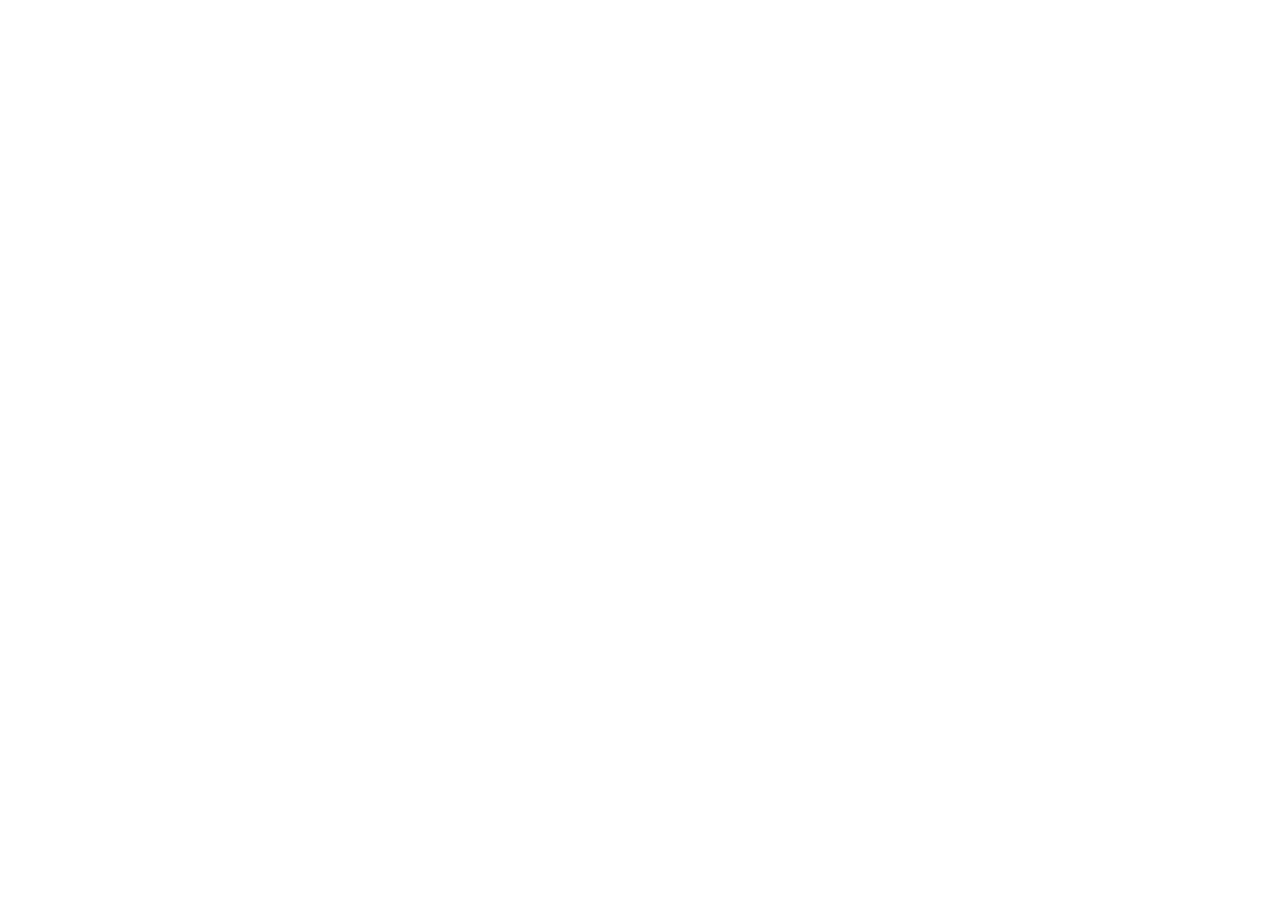
==== index.html @ 939c7cf0 "Updates" ====
<!doctype html>
<html lang="en">
  <head>
    <meta charset="UTF-8" />
    <!-- <link rel="icon" type="image/svg+xml" href="/vite.svg" /> -->
    <link rel="icon" type="image/png" href="AP-Helper-Logo.png" />
    <meta name="viewport" content="width=device-width, initial-scale=1.0" />
    <title>AP Helper - AI-Powered Essay Evaluation for AP Success</title>
    <meta name="description" content="Ace your AP essays with AI-powered evaluation and feedback. Get instant, rubric-based grading for IWA, IRR, and other AP exam essays." />
    <script type="module" crossorigin src="/ap-helper/assets/index-DkHaEWIA.js"></script>
    <link rel="stylesheet" crossorigin href="/ap-helper/assets/index-C3eG2dj7.css">
  </head>
  <body>
    <div id="root"></div>
  </body>
</html>
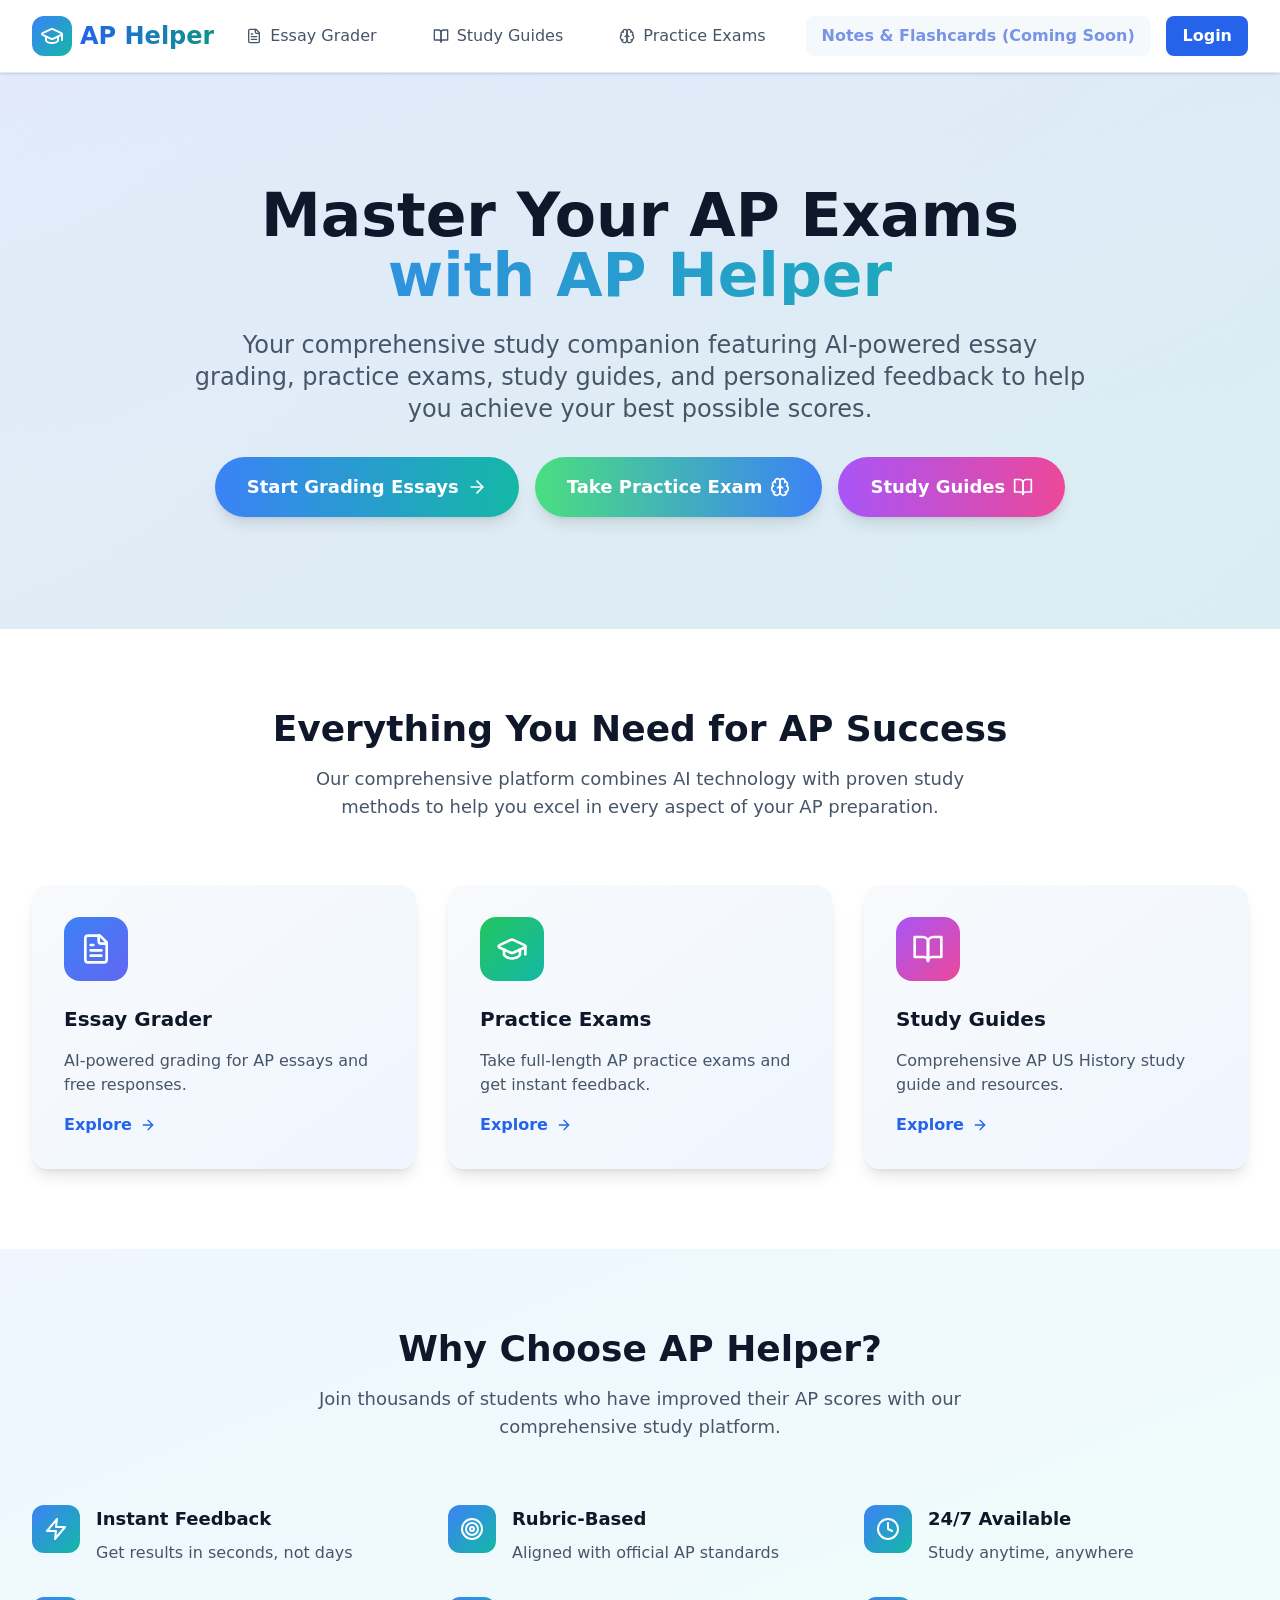
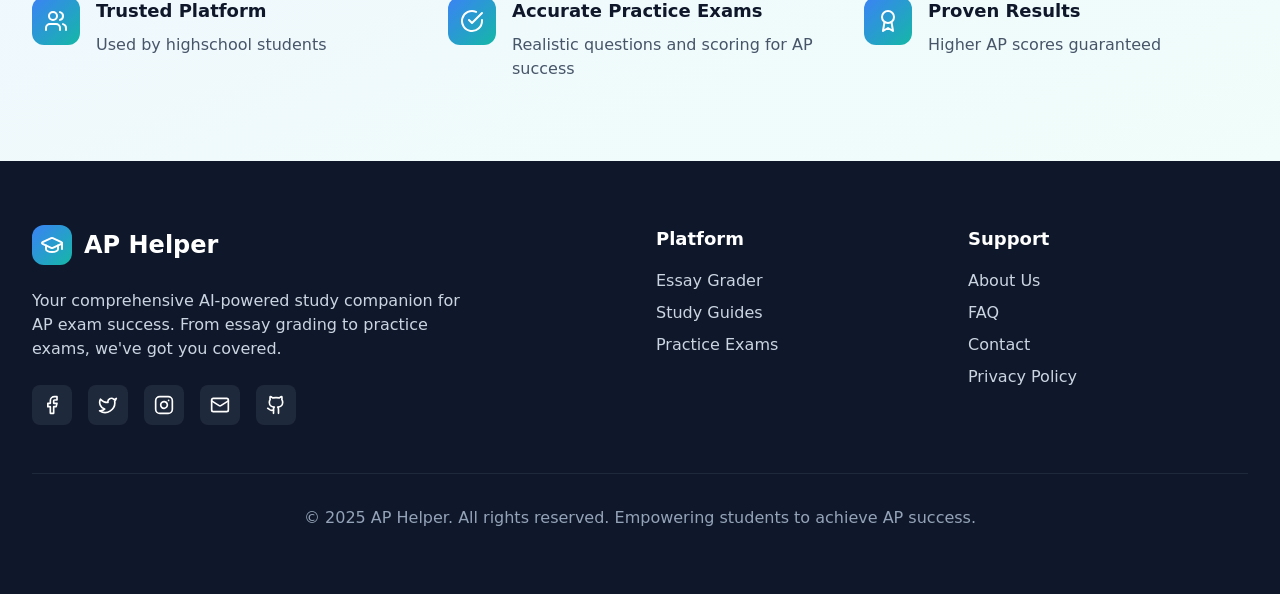
==== commit 2042041b: "Updates" ====
--- a/index.html
+++ b/index.html
@@ -7,8 +7,9 @@
     <meta name="viewport" content="width=device-width, initial-scale=1.0" />
     <title>AP Helper - AI-Powered Essay Evaluation for AP Success</title>
     <meta name="description" content="Ace your AP essays with AI-powered evaluation and feedback. Get instant, rubric-based grading for IWA, IRR, and other AP exam essays." />
-    <script type="module" crossorigin src="/ap-helper/assets/index-DkHaEWIA.js"></script>
-    <link rel="stylesheet" crossorigin href="/ap-helper/assets/index-C3eG2dj7.css">
+    <script src="https://www.google.com/recaptcha/enterprise.js?render=6LfZNHArAAAAAHhZPw3TlzfM786B3gFl3NtCBp0h"></script>
+    <script type="module" crossorigin src="/assets/index-1HapCdhj.js"></script>
+    <link rel="stylesheet" crossorigin href="/assets/index-ozCbFS-q.css">
   </head>
   <body>
     <div id="root"></div>
--- a/assets/index-ozCbFS-q.css
+++ b/assets/index-ozCbFS-q.css
@@ -0,0 +1 @@
+*,:before,:after{--tw-border-spacing-x: 0;--tw-border-spacing-y: 0;--tw-translate-x: 0;--tw-translate-y: 0;--tw-rotate: 0;--tw-skew-x: 0;--tw-skew-y: 0;--tw-scale-x: 1;--tw-scale-y: 1;--tw-pan-x: ;--tw-pan-y: ;--tw-pinch-zoom: ;--tw-scroll-snap-strictness: proximity;--tw-gradient-from-position: ;--tw-gradient-via-position: ;--tw-gradient-to-position: ;--tw-ordinal: ;--tw-slashed-zero: ;--tw-numeric-figure: ;--tw-numeric-spacing: ;--tw-numeric-fraction: ;--tw-ring-inset: ;--tw-ring-offset-width: 0px;--tw-ring-offset-color: #fff;--tw-ring-color: rgb(59 130 246 / .5);--tw-ring-offset-shadow: 0 0 #0000;--tw-ring-shadow: 0 0 #0000;--tw-shadow: 0 0 #0000;--tw-shadow-colored: 0 0 #0000;--tw-blur: ;--tw-brightness: ;--tw-contrast: ;--tw-grayscale: ;--tw-hue-rotate: ;--tw-invert: ;--tw-saturate: ;--tw-sepia: ;--tw-drop-shadow: ;--tw-backdrop-blur: ;--tw-backdrop-brightness: ;--tw-backdrop-contrast: ;--tw-backdrop-grayscale: ;--tw-backdrop-hue-rotate: ;--tw-backdrop-invert: ;--tw-backdrop-opacity: ;--tw-backdrop-saturate: ;--tw-backdrop-sepia: ;--tw-contain-size: ;--tw-contain-layout: ;--tw-contain-paint: ;--tw-contain-style: }::backdrop{--tw-border-spacing-x: 0;--tw-border-spacing-y: 0;--tw-translate-x: 0;--tw-translate-y: 0;--tw-rotate: 0;--tw-skew-x: 0;--tw-skew-y: 0;--tw-scale-x: 1;--tw-scale-y: 1;--tw-pan-x: ;--tw-pan-y: ;--tw-pinch-zoom: ;--tw-scroll-snap-strictness: proximity;--tw-gradient-from-position: ;--tw-gradient-via-position: ;--tw-gradient-to-position: ;--tw-ordinal: ;--tw-slashed-zero: ;--tw-numeric-figure: ;--tw-numeric-spacing: ;--tw-numeric-fraction: ;--tw-ring-inset: ;--tw-ring-offset-width: 0px;--tw-ring-offset-color: #fff;--tw-ring-color: rgb(59 130 246 / .5);--tw-ring-offset-shadow: 0 0 #0000;--tw-ring-shadow: 0 0 #0000;--tw-shadow: 0 0 #0000;--tw-shadow-colored: 0 0 #0000;--tw-blur: ;--tw-brightness: ;--tw-contrast: ;--tw-grayscale: ;--tw-hue-rotate: ;--tw-invert: ;--tw-saturate: ;--tw-sepia: ;--tw-drop-shadow: ;--tw-backdrop-blur: ;--tw-backdrop-brightness: ;--tw-backdrop-contrast: ;--tw-backdrop-grayscale: ;--tw-backdrop-hue-rotate: ;--tw-backdrop-invert: ;--tw-backdrop-opacity: ;--tw-backdrop-saturate: ;--tw-backdrop-sepia: ;--tw-contain-size: ;--tw-contain-layout: ;--tw-contain-paint: ;--tw-contain-style: }*,:before,:after{box-sizing:border-box;border-width:0;border-style:solid;border-color:#e5e7eb}:before,:after{--tw-content: ""}html,:host{line-height:1.5;-webkit-text-size-adjust:100%;-moz-tab-size:4;-o-tab-size:4;tab-size:4;font-family:ui-sans-serif,system-ui,sans-serif,"Apple Color Emoji","Segoe UI Emoji",Segoe UI Symbol,"Noto Color Emoji";font-feature-settings:normal;font-variation-settings:normal;-webkit-tap-highlight-color:transparent}body{margin:0;line-height:inherit}hr{height:0;color:inherit;border-top-width:1px}abbr:where([title]){-webkit-text-decoration:underline dotted;text-decoration:underline dotted}h1,h2,h3,h4,h5,h6{font-size:inherit;font-weight:inherit}a{color:inherit;text-decoration:inherit}b,strong{font-weight:bolder}code,kbd,samp,pre{font-family:ui-monospace,SFMono-Regular,Menlo,Monaco,Consolas,Liberation Mono,Courier New,monospace;font-feature-settings:normal;font-variation-settings:normal;font-size:1em}small{font-size:80%}sub,sup{font-size:75%;line-height:0;position:relative;vertical-align:baseline}sub{bottom:-.25em}sup{top:-.5em}table{text-indent:0;border-color:inherit;border-collapse:collapse}button,input,optgroup,select,textarea{font-family:inherit;font-feature-settings:inherit;font-variation-settings:inherit;font-size:100%;font-weight:inherit;line-height:inherit;letter-spacing:inherit;color:inherit;margin:0;padding:0}button,select{text-transform:none}button,input:where([type=button]),input:where([type=reset]),input:where([type=submit]){-webkit-appearance:button;background-color:transparent;background-image:none}:-moz-focusring{outline:auto}:-moz-ui-invalid{box-shadow:none}progress{vertical-align:baseline}::-webkit-inner-spin-button,::-webkit-outer-spin-button{height:auto}[type=search]{-webkit-appearance:textfield;outline-offset:-2px}::-webkit-search-decoration{-webkit-appearance:none}::-webkit-file-upload-button{-webkit-appearance:button;font:inherit}summary{display:list-item}blockquote,dl,dd,h1,h2,h3,h4,h5,h6,hr,figure,p,pre{margin:0}fieldset{margin:0;padding:0}legend{padding:0}ol,ul,menu{list-style:none;margin:0;padding:0}dialog{padding:0}textarea{resize:vertical}input::-moz-placeholder,textarea::-moz-placeholder{opacity:1;color:#9ca3af}input::placeholder,textarea::placeholder{opacity:1;color:#9ca3af}button,[role=button]{cursor:pointer}:disabled{cursor:default}img,svg,video,canvas,audio,iframe,embed,object{display:block;vertical-align:middle}img,video{max-width:100%;height:auto}[hidden]:where(:not([hidden=until-found])){display:none}.pointer-events-none{pointer-events:none}.collapse{visibility:collapse}.fixed{position:fixed}.absolute{position:absolute}.relative{position:relative}.sticky{position:sticky}.inset-0{top:0;right:0;bottom:0;left:0}.bottom-3{bottom:.75rem}.bottom-4{bottom:1rem}.left-0{left:0}.left-4{left:1rem}.left-6{left:1.5rem}.right-0{right:0}.right-2{right:.5rem}.right-4{right:1rem}.top-0{top:0}.top-1\/2{top:50%}.top-2{top:.5rem}.top-24{top:6rem}.top-4{top:1rem}.top-\[52px\]{top:52px}.z-0{z-index:0}.z-10{z-index:10}.z-30{z-index:30}.z-40{z-index:40}.z-50{z-index:50}.z-\[100\]{z-index:100}.col-span-full{grid-column:1 / -1}.mx-auto{margin-left:auto;margin-right:auto}.my-12{margin-top:3rem;margin-bottom:3rem}.mb-1{margin-bottom:.25rem}.mb-10{margin-bottom:2.5rem}.mb-12{margin-bottom:3rem}.mb-16{margin-bottom:4rem}.mb-2{margin-bottom:.5rem}.mb-3{margin-bottom:.75rem}.mb-4{margin-bottom:1rem}.mb-6{margin-bottom:1.5rem}.mb-8{margin-bottom:2rem}.ml-2{margin-left:.5rem}.ml-3{margin-left:.75rem}.ml-4{margin-left:1rem}.ml-\[-2px\]{margin-left:-2px}.mr-1{margin-right:.25rem}.mr-2{margin-right:.5rem}.mr-\[-2px\]{margin-right:-2px}.mt-12{margin-top:3rem}.mt-16{margin-top:4rem}.mt-2{margin-top:.5rem}.mt-24{margin-top:6rem}.mt-4{margin-top:1rem}.mt-6{margin-top:1.5rem}.mt-8{margin-top:2rem}.mt-auto{margin-top:auto}.block{display:block}.flex{display:flex}.inline-flex{display:inline-flex}.table{display:table}.grid{display:grid}.hidden{display:none}.h-1{height:.25rem}.h-10{height:2.5rem}.h-12{height:3rem}.h-16{height:4rem}.h-2{height:.5rem}.h-20{height:5rem}.h-24{height:6rem}.h-28{height:7rem}.h-32{height:8rem}.h-4{height:1rem}.h-5{height:1.25rem}.h-6{height:1.5rem}.h-64{height:16rem}.h-8{height:2rem}.h-\[90vh\]{height:90vh}.h-full{height:100%}.max-h-\[80vh\]{max-height:80vh}.min-h-\[120px\]{min-height:120px}.min-h-\[750px\]{min-height:750px}.min-h-\[80px\]{min-height:80px}.min-h-\[80vh\]{min-height:80vh}.min-h-\[900px\]{min-height:900px}.min-h-screen{min-height:100vh}.w-10{width:2.5rem}.w-12{width:3rem}.w-16{width:4rem}.w-2{width:.5rem}.w-20{width:5rem}.w-24{width:6rem}.w-32{width:8rem}.w-4{width:1rem}.w-40{width:10rem}.w-5{width:1.25rem}.w-56{width:14rem}.w-6{width:1.5rem}.w-8{width:2rem}.w-\[380px\]{width:380px}.w-full{width:100%}.min-w-\[320px\]{min-width:320px}.min-w-\[400px\]{min-width:400px}.min-w-\[450px\]{min-width:450px}.min-w-\[500px\]{min-width:500px}.max-w-2xl{max-width:42rem}.max-w-3xl{max-width:48rem}.max-w-4xl{max-width:56rem}.max-w-5xl{max-width:64rem}.max-w-6xl{max-width:72rem}.max-w-7xl{max-width:80rem}.max-w-\[420px\]{max-width:420px}.max-w-md{max-width:28rem}.max-w-xl{max-width:36rem}.flex-1{flex:1 1 0%}.flex-\[1\.3\]{flex:1.3}.flex-shrink-0{flex-shrink:0}.border-separate{border-collapse:separate}.border-spacing-y-2{--tw-border-spacing-y: .5rem;border-spacing:var(--tw-border-spacing-x) var(--tw-border-spacing-y)}.transform{transform:translate(var(--tw-translate-x),var(--tw-translate-y)) rotate(var(--tw-rotate)) skew(var(--tw-skew-x)) skewY(var(--tw-skew-y)) scaleX(var(--tw-scale-x)) scaleY(var(--tw-scale-y))}@keyframes bounce{0%,to{transform:translateY(-25%);animation-timing-function:cubic-bezier(.8,0,1,1)}50%{transform:none;animation-timing-function:cubic-bezier(0,0,.2,1)}}.animate-bounce{animation:bounce 1s infinite}@keyframes spin{to{transform:rotate(360deg)}}.animate-spin{animation:spin 1s linear infinite}.cursor-not-allowed{cursor:not-allowed}.cursor-pointer{cursor:pointer}.resize-none{resize:none}.list-disc{list-style-type:disc}.grid-cols-1{grid-template-columns:repeat(1,minmax(0,1fr))}.grid-cols-2{grid-template-columns:repeat(2,minmax(0,1fr))}.flex-row{flex-direction:row}.flex-col{flex-direction:column}.flex-wrap{flex-wrap:wrap}.items-start{align-items:flex-start}.items-end{align-items:flex-end}.items-center{align-items:center}.items-stretch{align-items:stretch}.justify-center{justify-content:center}.justify-between{justify-content:space-between}.gap-16{gap:4rem}.gap-2{gap:.5rem}.gap-3{gap:.75rem}.gap-4{gap:1rem}.gap-6{gap:1.5rem}.gap-8{gap:2rem}.space-x-1>:not([hidden])~:not([hidden]){--tw-space-x-reverse: 0;margin-right:calc(.25rem * var(--tw-space-x-reverse));margin-left:calc(.25rem * calc(1 - var(--tw-space-x-reverse)))}.space-x-2>:not([hidden])~:not([hidden]){--tw-space-x-reverse: 0;margin-right:calc(.5rem * var(--tw-space-x-reverse));margin-left:calc(.5rem * calc(1 - var(--tw-space-x-reverse)))}.space-x-3>:not([hidden])~:not([hidden]){--tw-space-x-reverse: 0;margin-right:calc(.75rem * var(--tw-space-x-reverse));margin-left:calc(.75rem * calc(1 - var(--tw-space-x-reverse)))}.space-x-4>:not([hidden])~:not([hidden]){--tw-space-x-reverse: 0;margin-right:calc(1rem * var(--tw-space-x-reverse));margin-left:calc(1rem * calc(1 - var(--tw-space-x-reverse)))}.space-x-6>:not([hidden])~:not([hidden]){--tw-space-x-reverse: 0;margin-right:calc(1.5rem * var(--tw-space-x-reverse));margin-left:calc(1.5rem * calc(1 - var(--tw-space-x-reverse)))}.space-y-16>:not([hidden])~:not([hidden]){--tw-space-y-reverse: 0;margin-top:calc(4rem * calc(1 - var(--tw-space-y-reverse)));margin-bottom:calc(4rem * var(--tw-space-y-reverse))}.space-y-2>:not([hidden])~:not([hidden]){--tw-space-y-reverse: 0;margin-top:calc(.5rem * calc(1 - var(--tw-space-y-reverse)));margin-bottom:calc(.5rem * var(--tw-space-y-reverse))}.space-y-3>:not([hidden])~:not([hidden]){--tw-space-y-reverse: 0;margin-top:calc(.75rem * calc(1 - var(--tw-space-y-reverse)));margin-bottom:calc(.75rem * var(--tw-space-y-reverse))}.space-y-4>:not([hidden])~:not([hidden]){--tw-space-y-reverse: 0;margin-top:calc(1rem * calc(1 - var(--tw-space-y-reverse)));margin-bottom:calc(1rem * var(--tw-space-y-reverse))}.space-y-6>:not([hidden])~:not([hidden]){--tw-space-y-reverse: 0;margin-top:calc(1.5rem * calc(1 - var(--tw-space-y-reverse)));margin-bottom:calc(1.5rem * var(--tw-space-y-reverse))}.space-y-8>:not([hidden])~:not([hidden]){--tw-space-y-reverse: 0;margin-top:calc(2rem * calc(1 - var(--tw-space-y-reverse)));margin-bottom:calc(2rem * var(--tw-space-y-reverse))}.divide-y>:not([hidden])~:not([hidden]){--tw-divide-y-reverse: 0;border-top-width:calc(1px * calc(1 - var(--tw-divide-y-reverse)));border-bottom-width:calc(1px * var(--tw-divide-y-reverse))}.divide-slate-100>:not([hidden])~:not([hidden]){--tw-divide-opacity: 1;border-color:rgb(241 245 249 / var(--tw-divide-opacity, 1))}.overflow-hidden{overflow:hidden}.overflow-y-auto{overflow-y:auto}.whitespace-pre-wrap{white-space:pre-wrap}.rounded{border-radius:.25rem}.rounded-2xl{border-radius:1rem}.rounded-full{border-radius:9999px}.rounded-lg{border-radius:.5rem}.rounded-xl{border-radius:.75rem}.rounded-t-lg{border-top-left-radius:.5rem;border-top-right-radius:.5rem}.border{border-width:1px}.border-2{border-width:2px}.border-4{border-width:4px}.border-b{border-bottom-width:1px}.border-b-2{border-bottom-width:2px}.border-l-4{border-left-width:4px}.border-t{border-top-width:1px}.border-blue-100{--tw-border-opacity: 1;border-color:rgb(219 234 254 / var(--tw-border-opacity, 1))}.border-blue-200{--tw-border-opacity: 1;border-color:rgb(191 219 254 / var(--tw-border-opacity, 1))}.border-blue-300{--tw-border-opacity: 1;border-color:rgb(147 197 253 / var(--tw-border-opacity, 1))}.border-blue-400{--tw-border-opacity: 1;border-color:rgb(96 165 250 / var(--tw-border-opacity, 1))}.border-blue-500{--tw-border-opacity: 1;border-color:rgb(59 130 246 / var(--tw-border-opacity, 1))}.border-blue-600{--tw-border-opacity: 1;border-color:rgb(37 99 235 / var(--tw-border-opacity, 1))}.border-blue-700{--tw-border-opacity: 1;border-color:rgb(29 78 216 / var(--tw-border-opacity, 1))}.border-gray-300{--tw-border-opacity: 1;border-color:rgb(209 213 219 / var(--tw-border-opacity, 1))}.border-green-200{--tw-border-opacity: 1;border-color:rgb(187 247 208 / var(--tw-border-opacity, 1))}.border-green-600{--tw-border-opacity: 1;border-color:rgb(22 163 74 / var(--tw-border-opacity, 1))}.border-red-400{--tw-border-opacity: 1;border-color:rgb(248 113 113 / var(--tw-border-opacity, 1))}.border-red-500{--tw-border-opacity: 1;border-color:rgb(239 68 68 / var(--tw-border-opacity, 1))}.border-slate-200{--tw-border-opacity: 1;border-color:rgb(226 232 240 / var(--tw-border-opacity, 1))}.border-slate-300{--tw-border-opacity: 1;border-color:rgb(203 213 225 / var(--tw-border-opacity, 1))}.border-slate-800{--tw-border-opacity: 1;border-color:rgb(30 41 59 / var(--tw-border-opacity, 1))}.border-transparent{border-color:transparent}.border-white{--tw-border-opacity: 1;border-color:rgb(255 255 255 / var(--tw-border-opacity, 1))}.bg-black{--tw-bg-opacity: 1;background-color:rgb(0 0 0 / var(--tw-bg-opacity, 1))}.bg-black\/10{background-color:#0000001a}.bg-blue-100{--tw-bg-opacity: 1;background-color:rgb(219 234 254 / var(--tw-bg-opacity, 1))}.bg-blue-50{--tw-bg-opacity: 1;background-color:rgb(239 246 255 / var(--tw-bg-opacity, 1))}.bg-blue-500{--tw-bg-opacity: 1;background-color:rgb(59 130 246 / var(--tw-bg-opacity, 1))}.bg-blue-600{--tw-bg-opacity: 1;background-color:rgb(37 99 235 / var(--tw-bg-opacity, 1))}.bg-gray-500{--tw-bg-opacity: 1;background-color:rgb(107 114 128 / var(--tw-bg-opacity, 1))}.bg-green-100{--tw-bg-opacity: 1;background-color:rgb(220 252 231 / var(--tw-bg-opacity, 1))}.bg-green-200{--tw-bg-opacity: 1;background-color:rgb(187 247 208 / var(--tw-bg-opacity, 1))}.bg-green-50{--tw-bg-opacity: 1;background-color:rgb(240 253 244 / var(--tw-bg-opacity, 1))}.bg-green-500{--tw-bg-opacity: 1;background-color:rgb(34 197 94 / var(--tw-bg-opacity, 1))}.bg-purple-100{--tw-bg-opacity: 1;background-color:rgb(243 232 255 / var(--tw-bg-opacity, 1))}.bg-red-100{--tw-bg-opacity: 1;background-color:rgb(254 226 226 / var(--tw-bg-opacity, 1))}.bg-red-200{--tw-bg-opacity: 1;background-color:rgb(254 202 202 / var(--tw-bg-opacity, 1))}.bg-red-50{--tw-bg-opacity: 1;background-color:rgb(254 242 242 / var(--tw-bg-opacity, 1))}.bg-red-500{--tw-bg-opacity: 1;background-color:rgb(239 68 68 / var(--tw-bg-opacity, 1))}.bg-slate-100{--tw-bg-opacity: 1;background-color:rgb(241 245 249 / var(--tw-bg-opacity, 1))}.bg-slate-200{--tw-bg-opacity: 1;background-color:rgb(226 232 240 / var(--tw-bg-opacity, 1))}.bg-slate-300{--tw-bg-opacity: 1;background-color:rgb(203 213 225 / var(--tw-bg-opacity, 1))}.bg-slate-400{--tw-bg-opacity: 1;background-color:rgb(148 163 184 / var(--tw-bg-opacity, 1))}.bg-slate-50{--tw-bg-opacity: 1;background-color:rgb(248 250 252 / var(--tw-bg-opacity, 1))}.bg-slate-800{--tw-bg-opacity: 1;background-color:rgb(30 41 59 / var(--tw-bg-opacity, 1))}.bg-slate-900{--tw-bg-opacity: 1;background-color:rgb(15 23 42 / var(--tw-bg-opacity, 1))}.bg-teal-100{--tw-bg-opacity: 1;background-color:rgb(204 251 241 / var(--tw-bg-opacity, 1))}.bg-white{--tw-bg-opacity: 1;background-color:rgb(255 255 255 / var(--tw-bg-opacity, 1))}.bg-yellow-100{--tw-bg-opacity: 1;background-color:rgb(254 249 195 / var(--tw-bg-opacity, 1))}.bg-yellow-500{--tw-bg-opacity: 1;background-color:rgb(234 179 8 / var(--tw-bg-opacity, 1))}.bg-opacity-40{--tw-bg-opacity: .4}.bg-gradient-to-br{background-image:linear-gradient(to bottom right,var(--tw-gradient-stops))}.bg-gradient-to-r{background-image:linear-gradient(to right,var(--tw-gradient-stops))}.from-blue-100{--tw-gradient-from: #dbeafe var(--tw-gradient-from-position);--tw-gradient-to: rgb(219 234 254 / 0) var(--tw-gradient-to-position);--tw-gradient-stops: var(--tw-gradient-from), var(--tw-gradient-to)}.from-blue-400{--tw-gradient-from: #60a5fa var(--tw-gradient-from-position);--tw-gradient-to: rgb(96 165 250 / 0) var(--tw-gradient-to-position);--tw-gradient-stops: var(--tw-gradient-from), var(--tw-gradient-to)}.from-blue-50{--tw-gradient-from: #eff6ff var(--tw-gradient-from-position);--tw-gradient-to: rgb(239 246 255 / 0) var(--tw-gradient-to-position);--tw-gradient-stops: var(--tw-gradient-from), var(--tw-gradient-to)}.from-blue-500{--tw-gradient-from: #3b82f6 var(--tw-gradient-from-position);--tw-gradient-to: rgb(59 130 246 / 0) var(--tw-gradient-to-position);--tw-gradient-stops: var(--tw-gradient-from), var(--tw-gradient-to)}.from-blue-600{--tw-gradient-from: #2563eb var(--tw-gradient-from-position);--tw-gradient-to: rgb(37 99 235 / 0) var(--tw-gradient-to-position);--tw-gradient-stops: var(--tw-gradient-from), var(--tw-gradient-to)}.from-blue-600\/10{--tw-gradient-from: rgb(37 99 235 / .1) var(--tw-gradient-from-position);--tw-gradient-to: rgb(37 99 235 / 0) var(--tw-gradient-to-position);--tw-gradient-stops: var(--tw-gradient-from), var(--tw-gradient-to)}.from-green-400{--tw-gradient-from: #4ade80 var(--tw-gradient-from-position);--tw-gradient-to: rgb(74 222 128 / 0) var(--tw-gradient-to-position);--tw-gradient-stops: var(--tw-gradient-from), var(--tw-gradient-to)}.from-green-50{--tw-gradient-from: #f0fdf4 var(--tw-gradient-from-position);--tw-gradient-to: rgb(240 253 244 / 0) var(--tw-gradient-to-position);--tw-gradient-stops: var(--tw-gradient-from), var(--tw-gradient-to)}.from-green-500{--tw-gradient-from: #22c55e var(--tw-gradient-from-position);--tw-gradient-to: rgb(34 197 94 / 0) var(--tw-gradient-to-position);--tw-gradient-stops: var(--tw-gradient-from), var(--tw-gradient-to)}.from-indigo-500{--tw-gradient-from: #6366f1 var(--tw-gradient-from-position);--tw-gradient-to: rgb(99 102 241 / 0) var(--tw-gradient-to-position);--tw-gradient-stops: var(--tw-gradient-from), var(--tw-gradient-to)}.from-orange-500{--tw-gradient-from: #f97316 var(--tw-gradient-from-position);--tw-gradient-to: rgb(249 115 22 / 0) var(--tw-gradient-to-position);--tw-gradient-stops: var(--tw-gradient-from), var(--tw-gradient-to)}.from-pink-500{--tw-gradient-from: #ec4899 var(--tw-gradient-from-position);--tw-gradient-to: rgb(236 72 153 / 0) var(--tw-gradient-to-position);--tw-gradient-stops: var(--tw-gradient-from), var(--tw-gradient-to)}.from-purple-400{--tw-gradient-from: #c084fc var(--tw-gradient-from-position);--tw-gradient-to: rgb(192 132 252 / 0) var(--tw-gradient-to-position);--tw-gradient-stops: var(--tw-gradient-from), var(--tw-gradient-to)}.from-purple-500{--tw-gradient-from: #a855f7 var(--tw-gradient-from-position);--tw-gradient-to: rgb(168 85 247 / 0) var(--tw-gradient-to-position);--tw-gradient-stops: var(--tw-gradient-from), var(--tw-gradient-to)}.from-slate-50{--tw-gradient-from: #f8fafc var(--tw-gradient-from-position);--tw-gradient-to: rgb(248 250 252 / 0) var(--tw-gradient-to-position);--tw-gradient-stops: var(--tw-gradient-from), var(--tw-gradient-to)}.from-teal-400{--tw-gradient-from: #2dd4bf var(--tw-gradient-from-position);--tw-gradient-to: rgb(45 212 191 / 0) var(--tw-gradient-to-position);--tw-gradient-stops: var(--tw-gradient-from), var(--tw-gradient-to)}.from-teal-500{--tw-gradient-from: #14b8a6 var(--tw-gradient-from-position);--tw-gradient-to: rgb(20 184 166 / 0) var(--tw-gradient-to-position);--tw-gradient-stops: var(--tw-gradient-from), var(--tw-gradient-to)}.to-amber-500{--tw-gradient-to: #f59e0b var(--tw-gradient-to-position)}.to-blue-100{--tw-gradient-to: #dbeafe var(--tw-gradient-to-position)}.to-blue-50{--tw-gradient-to: #eff6ff var(--tw-gradient-to-position)}.to-blue-500{--tw-gradient-to: #3b82f6 var(--tw-gradient-to-position)}.to-blue-600{--tw-gradient-to: #2563eb var(--tw-gradient-to-position)}.to-cyan-500{--tw-gradient-to: #06b6d4 var(--tw-gradient-to-position)}.to-emerald-500{--tw-gradient-to: #10b981 var(--tw-gradient-to-position)}.to-green-600{--tw-gradient-to: #16a34a var(--tw-gradient-to-position)}.to-indigo-500{--tw-gradient-to: #6366f1 var(--tw-gradient-to-position)}.to-pink-500{--tw-gradient-to: #ec4899 var(--tw-gradient-to-position)}.to-purple-500{--tw-gradient-to: #a855f7 var(--tw-gradient-to-position)}.to-purple-600{--tw-gradient-to: #9333ea var(--tw-gradient-to-position)}.to-red-500{--tw-gradient-to: #ef4444 var(--tw-gradient-to-position)}.to-rose-500{--tw-gradient-to: #f43f5e var(--tw-gradient-to-position)}.to-teal-100{--tw-gradient-to: #ccfbf1 var(--tw-gradient-to-position)}.to-teal-50{--tw-gradient-to: #f0fdfa var(--tw-gradient-to-position)}.to-teal-500{--tw-gradient-to: #14b8a6 var(--tw-gradient-to-position)}.to-teal-600{--tw-gradient-to: #0d9488 var(--tw-gradient-to-position)}.to-teal-600\/10{--tw-gradient-to: rgb(13 148 136 / .1) var(--tw-gradient-to-position)}.to-violet-500{--tw-gradient-to: #8b5cf6 var(--tw-gradient-to-position)}.bg-clip-text{-webkit-background-clip:text;background-clip:text}.fill-current{fill:currentColor}.p-0{padding:0}.p-2{padding:.5rem}.p-3{padding:.75rem}.p-4{padding:1rem}.p-6{padding:1.5rem}.p-8{padding:2rem}.px-10{padding-left:2.5rem;padding-right:2.5rem}.px-2{padding-left:.5rem;padding-right:.5rem}.px-3{padding-left:.75rem;padding-right:.75rem}.px-4{padding-left:1rem;padding-right:1rem}.px-6{padding-left:1.5rem;padding-right:1.5rem}.px-8{padding-left:2rem;padding-right:2rem}.py-1{padding-top:.25rem;padding-bottom:.25rem}.py-12{padding-top:3rem;padding-bottom:3rem}.py-16{padding-top:4rem;padding-bottom:4rem}.py-2{padding-top:.5rem;padding-bottom:.5rem}.py-20{padding-top:5rem;padding-bottom:5rem}.py-3{padding-top:.75rem;padding-bottom:.75rem}.py-4{padding-top:1rem;padding-bottom:1rem}.py-5{padding-top:1.25rem;padding-bottom:1.25rem}.pb-4{padding-bottom:1rem}.pb-6{padding-bottom:1.5rem}.pl-6{padding-left:1.5rem}.pl-8{padding-left:2rem}.pr-2{padding-right:.5rem}.pr-4{padding-right:1rem}.pr-8{padding-right:2rem}.pt-2{padding-top:.5rem}.pt-8{padding-top:2rem}.text-left{text-align:left}.text-center{text-align:center}.font-mono{font-family:ui-monospace,SFMono-Regular,Menlo,Monaco,Consolas,Liberation Mono,Courier New,monospace}.text-2xl{font-size:1.5rem;line-height:2rem}.text-3xl{font-size:1.875rem;line-height:2.25rem}.text-4xl{font-size:2.25rem;line-height:2.5rem}.text-base{font-size:1rem;line-height:1.5rem}.text-lg{font-size:1.125rem;line-height:1.75rem}.text-sm{font-size:.875rem;line-height:1.25rem}.text-xl{font-size:1.25rem;line-height:1.75rem}.text-xs{font-size:.75rem;line-height:1rem}.font-bold{font-weight:700}.font-medium{font-weight:500}.font-semibold{font-weight:600}.lowercase{text-transform:lowercase}.italic{font-style:italic}.leading-relaxed{line-height:1.625}.text-blue-100{--tw-text-opacity: 1;color:rgb(219 234 254 / var(--tw-text-opacity, 1))}.text-blue-600{--tw-text-opacity: 1;color:rgb(37 99 235 / var(--tw-text-opacity, 1))}.text-blue-700{--tw-text-opacity: 1;color:rgb(29 78 216 / var(--tw-text-opacity, 1))}.text-blue-800{--tw-text-opacity: 1;color:rgb(30 64 175 / var(--tw-text-opacity, 1))}.text-blue-900{--tw-text-opacity: 1;color:rgb(30 58 138 / var(--tw-text-opacity, 1))}.text-gray-800{--tw-text-opacity: 1;color:rgb(31 41 55 / var(--tw-text-opacity, 1))}.text-green-500{--tw-text-opacity: 1;color:rgb(34 197 94 / var(--tw-text-opacity, 1))}.text-green-600{--tw-text-opacity: 1;color:rgb(22 163 74 / var(--tw-text-opacity, 1))}.text-green-700{--tw-text-opacity: 1;color:rgb(21 128 61 / var(--tw-text-opacity, 1))}.text-green-900{--tw-text-opacity: 1;color:rgb(20 83 45 / var(--tw-text-opacity, 1))}.text-purple-600{--tw-text-opacity: 1;color:rgb(147 51 234 / var(--tw-text-opacity, 1))}.text-red-600{--tw-text-opacity: 1;color:rgb(220 38 38 / var(--tw-text-opacity, 1))}.text-red-700{--tw-text-opacity: 1;color:rgb(185 28 28 / var(--tw-text-opacity, 1))}.text-slate-300{--tw-text-opacity: 1;color:rgb(203 213 225 / var(--tw-text-opacity, 1))}.text-slate-400{--tw-text-opacity: 1;color:rgb(148 163 184 / var(--tw-text-opacity, 1))}.text-slate-500{--tw-text-opacity: 1;color:rgb(100 116 139 / var(--tw-text-opacity, 1))}.text-slate-600{--tw-text-opacity: 1;color:rgb(71 85 105 / var(--tw-text-opacity, 1))}.text-slate-700{--tw-text-opacity: 1;color:rgb(51 65 85 / var(--tw-text-opacity, 1))}.text-slate-800{--tw-text-opacity: 1;color:rgb(30 41 59 / var(--tw-text-opacity, 1))}.text-slate-900{--tw-text-opacity: 1;color:rgb(15 23 42 / var(--tw-text-opacity, 1))}.text-teal-600{--tw-text-opacity: 1;color:rgb(13 148 136 / var(--tw-text-opacity, 1))}.text-transparent{color:transparent}.text-white{--tw-text-opacity: 1;color:rgb(255 255 255 / var(--tw-text-opacity, 1))}.text-yellow-400{--tw-text-opacity: 1;color:rgb(250 204 21 / var(--tw-text-opacity, 1))}.text-yellow-600{--tw-text-opacity: 1;color:rgb(202 138 4 / var(--tw-text-opacity, 1))}.text-yellow-700{--tw-text-opacity: 1;color:rgb(161 98 7 / var(--tw-text-opacity, 1))}.underline{text-decoration-line:underline}.line-through{text-decoration-line:line-through}.placeholder-slate-400::-moz-placeholder{--tw-placeholder-opacity: 1;color:rgb(148 163 184 / var(--tw-placeholder-opacity, 1))}.placeholder-slate-400::placeholder{--tw-placeholder-opacity: 1;color:rgb(148 163 184 / var(--tw-placeholder-opacity, 1))}.opacity-50{opacity:.5}.opacity-60{opacity:.6}.opacity-70{opacity:.7}.shadow{--tw-shadow: 0 1px 3px 0 rgb(0 0 0 / .1), 0 1px 2px -1px rgb(0 0 0 / .1);--tw-shadow-colored: 0 1px 3px 0 var(--tw-shadow-color), 0 1px 2px -1px var(--tw-shadow-color);box-shadow:var(--tw-ring-offset-shadow, 0 0 #0000),var(--tw-ring-shadow, 0 0 #0000),var(--tw-shadow)}.shadow-2xl{--tw-shadow: 0 25px 50px -12px rgb(0 0 0 / .25);--tw-shadow-colored: 0 25px 50px -12px var(--tw-shadow-color);box-shadow:var(--tw-ring-offset-shadow, 0 0 #0000),var(--tw-ring-shadow, 0 0 #0000),var(--tw-shadow)}.shadow-lg{--tw-shadow: 0 10px 15px -3px rgb(0 0 0 / .1), 0 4px 6px -4px rgb(0 0 0 / .1);--tw-shadow-colored: 0 10px 15px -3px var(--tw-shadow-color), 0 4px 6px -4px var(--tw-shadow-color);box-shadow:var(--tw-ring-offset-shadow, 0 0 #0000),var(--tw-ring-shadow, 0 0 #0000),var(--tw-shadow)}.shadow-md{--tw-shadow: 0 4px 6px -1px rgb(0 0 0 / .1), 0 2px 4px -2px rgb(0 0 0 / .1);--tw-shadow-colored: 0 4px 6px -1px var(--tw-shadow-color), 0 2px 4px -2px var(--tw-shadow-color);box-shadow:var(--tw-ring-offset-shadow, 0 0 #0000),var(--tw-ring-shadow, 0 0 #0000),var(--tw-shadow)}.shadow-sm{--tw-shadow: 0 1px 2px 0 rgb(0 0 0 / .05);--tw-shadow-colored: 0 1px 2px 0 var(--tw-shadow-color);box-shadow:var(--tw-ring-offset-shadow, 0 0 #0000),var(--tw-ring-shadow, 0 0 #0000),var(--tw-shadow)}.shadow-xl{--tw-shadow: 0 20px 25px -5px rgb(0 0 0 / .1), 0 8px 10px -6px rgb(0 0 0 / .1);--tw-shadow-colored: 0 20px 25px -5px var(--tw-shadow-color), 0 8px 10px -6px var(--tw-shadow-color);box-shadow:var(--tw-ring-offset-shadow, 0 0 #0000),var(--tw-ring-shadow, 0 0 #0000),var(--tw-shadow)}.outline{outline-style:solid}.ring-2{--tw-ring-offset-shadow: var(--tw-ring-inset) 0 0 0 var(--tw-ring-offset-width) var(--tw-ring-offset-color);--tw-ring-shadow: var(--tw-ring-inset) 0 0 0 calc(2px + var(--tw-ring-offset-width)) var(--tw-ring-color);box-shadow:var(--tw-ring-offset-shadow),var(--tw-ring-shadow),var(--tw-shadow, 0 0 #0000)}.ring-blue-400{--tw-ring-opacity: 1;--tw-ring-color: rgb(96 165 250 / var(--tw-ring-opacity, 1))}.ring-red-400{--tw-ring-opacity: 1;--tw-ring-color: rgb(248 113 113 / var(--tw-ring-opacity, 1))}.drop-shadow-lg{--tw-drop-shadow: drop-shadow(0 10px 8px rgb(0 0 0 / .04)) drop-shadow(0 4px 3px rgb(0 0 0 / .1));filter:var(--tw-blur) var(--tw-brightness) var(--tw-contrast) var(--tw-grayscale) var(--tw-hue-rotate) var(--tw-invert) var(--tw-saturate) var(--tw-sepia) var(--tw-drop-shadow)}.filter{filter:var(--tw-blur) var(--tw-brightness) var(--tw-contrast) var(--tw-grayscale) var(--tw-hue-rotate) var(--tw-invert) var(--tw-saturate) var(--tw-sepia) var(--tw-drop-shadow)}.transition{transition-property:color,background-color,border-color,text-decoration-color,fill,stroke,opacity,box-shadow,transform,filter,-webkit-backdrop-filter;transition-property:color,background-color,border-color,text-decoration-color,fill,stroke,opacity,box-shadow,transform,filter,backdrop-filter;transition-property:color,background-color,border-color,text-decoration-color,fill,stroke,opacity,box-shadow,transform,filter,backdrop-filter,-webkit-backdrop-filter;transition-timing-function:cubic-bezier(.4,0,.2,1);transition-duration:.15s}.transition-all{transition-property:all;transition-timing-function:cubic-bezier(.4,0,.2,1);transition-duration:.15s}.transition-colors{transition-property:color,background-color,border-color,text-decoration-color,fill,stroke;transition-timing-function:cubic-bezier(.4,0,.2,1);transition-duration:.15s}.transition-transform{transition-property:transform;transition-timing-function:cubic-bezier(.4,0,.2,1);transition-duration:.15s}.duration-200{transition-duration:.2s}.duration-300{transition-duration:.3s}@keyframes shake{0%{transform:translate(0)}20%{transform:translate(-8px)}40%{transform:translate(8px)}60%{transform:translate(-8px)}80%{transform:translate(8px)}to{transform:translate(0)}}.animate-shake{animation:shake .4s}@keyframes run-to-boss{0%{left:0}to{left:180px}}.run-to-boss{animation:run-to-boss .35s linear forwards}@keyframes slash-draw{0%{stroke-dashoffset:100;opacity:.7}to{stroke-dashoffset:0;opacity:1}}@keyframes slash-fade{0%{opacity:0;transform:translate(-50%) scale(.7) rotate(-10deg)}50%{opacity:1;transform:translate(-50%) scale(1.1) rotate(0)}to{opacity:0;transform:translate(-50%) scale(1.2) rotate(10deg)}}@keyframes boss-attack{0%{right:0}to{right:260px}}.boss-attack{animation:boss-attack .35s linear forwards}@keyframes impact-fade{0%{opacity:0;transform:translate(-50%) scale(.7)}50%{opacity:1;transform:translate(-50%) scale(1.1)}to{opacity:0;transform:translate(-50%) scale(1.2)}}.impact-fade{animation:impact-fade .4s linear}.hover\:-translate-y-1:hover{--tw-translate-y: -.25rem;transform:translate(var(--tw-translate-x),var(--tw-translate-y)) rotate(var(--tw-rotate)) skew(var(--tw-skew-x)) skewY(var(--tw-skew-y)) scaleX(var(--tw-scale-x)) scaleY(var(--tw-scale-y))}.hover\:-translate-y-2:hover{--tw-translate-y: -.5rem;transform:translate(var(--tw-translate-x),var(--tw-translate-y)) rotate(var(--tw-rotate)) skew(var(--tw-skew-x)) skewY(var(--tw-skew-y)) scaleX(var(--tw-scale-x)) scaleY(var(--tw-scale-y))}.hover\:border-blue-400:hover{--tw-border-opacity: 1;border-color:rgb(96 165 250 / var(--tw-border-opacity, 1))}.hover\:border-blue-500:hover{--tw-border-opacity: 1;border-color:rgb(59 130 246 / var(--tw-border-opacity, 1))}.hover\:bg-blue-100:hover{--tw-bg-opacity: 1;background-color:rgb(219 234 254 / var(--tw-bg-opacity, 1))}.hover\:bg-blue-200:hover{--tw-bg-opacity: 1;background-color:rgb(191 219 254 / var(--tw-bg-opacity, 1))}.hover\:bg-blue-400:hover{--tw-bg-opacity: 1;background-color:rgb(96 165 250 / var(--tw-bg-opacity, 1))}.hover\:bg-blue-50:hover{--tw-bg-opacity: 1;background-color:rgb(239 246 255 / var(--tw-bg-opacity, 1))}.hover\:bg-blue-600:hover{--tw-bg-opacity: 1;background-color:rgb(37 99 235 / var(--tw-bg-opacity, 1))}.hover\:bg-blue-700:hover{--tw-bg-opacity: 1;background-color:rgb(29 78 216 / var(--tw-bg-opacity, 1))}.hover\:bg-gray-100:hover{--tw-bg-opacity: 1;background-color:rgb(243 244 246 / var(--tw-bg-opacity, 1))}.hover\:bg-gray-600:hover{--tw-bg-opacity: 1;background-color:rgb(75 85 99 / var(--tw-bg-opacity, 1))}.hover\:bg-gray-700:hover{--tw-bg-opacity: 1;background-color:rgb(55 65 81 / var(--tw-bg-opacity, 1))}.hover\:bg-green-500:hover{--tw-bg-opacity: 1;background-color:rgb(34 197 94 / var(--tw-bg-opacity, 1))}.hover\:bg-pink-500:hover{--tw-bg-opacity: 1;background-color:rgb(236 72 153 / var(--tw-bg-opacity, 1))}.hover\:bg-red-50:hover{--tw-bg-opacity: 1;background-color:rgb(254 242 242 / var(--tw-bg-opacity, 1))}.hover\:bg-slate-200:hover{--tw-bg-opacity: 1;background-color:rgb(226 232 240 / var(--tw-bg-opacity, 1))}.hover\:bg-slate-300:hover{--tw-bg-opacity: 1;background-color:rgb(203 213 225 / var(--tw-bg-opacity, 1))}.hover\:bg-slate-50:hover{--tw-bg-opacity: 1;background-color:rgb(248 250 252 / var(--tw-bg-opacity, 1))}.hover\:bg-white:hover{--tw-bg-opacity: 1;background-color:rgb(255 255 255 / var(--tw-bg-opacity, 1))}.hover\:from-blue-500:hover{--tw-gradient-from: #3b82f6 var(--tw-gradient-from-position);--tw-gradient-to: rgb(59 130 246 / 0) var(--tw-gradient-to-position);--tw-gradient-stops: var(--tw-gradient-from), var(--tw-gradient-to)}.hover\:from-blue-600:hover{--tw-gradient-from: #2563eb var(--tw-gradient-from-position);--tw-gradient-to: rgb(37 99 235 / 0) var(--tw-gradient-to-position);--tw-gradient-stops: var(--tw-gradient-from), var(--tw-gradient-to)}.hover\:from-green-500:hover{--tw-gradient-from: #22c55e var(--tw-gradient-from-position);--tw-gradient-to: rgb(34 197 94 / 0) var(--tw-gradient-to-position);--tw-gradient-stops: var(--tw-gradient-from), var(--tw-gradient-to)}.hover\:from-purple-500:hover{--tw-gradient-from: #a855f7 var(--tw-gradient-from-position);--tw-gradient-to: rgb(168 85 247 / 0) var(--tw-gradient-to-position);--tw-gradient-stops: var(--tw-gradient-from), var(--tw-gradient-to)}.hover\:from-purple-600:hover{--tw-gradient-from: #9333ea var(--tw-gradient-from-position);--tw-gradient-to: rgb(147 51 234 / 0) var(--tw-gradient-to-position);--tw-gradient-stops: var(--tw-gradient-from), var(--tw-gradient-to)}.hover\:from-teal-500:hover{--tw-gradient-from: #14b8a6 var(--tw-gradient-from-position);--tw-gradient-to: rgb(20 184 166 / 0) var(--tw-gradient-to-position);--tw-gradient-stops: var(--tw-gradient-from), var(--tw-gradient-to)}.hover\:to-blue-600:hover{--tw-gradient-to: #2563eb var(--tw-gradient-to-position)}.hover\:to-blue-700:hover{--tw-gradient-to: #1d4ed8 var(--tw-gradient-to-position)}.hover\:to-pink-600:hover{--tw-gradient-to: #db2777 var(--tw-gradient-to-position)}.hover\:to-purple-700:hover{--tw-gradient-to: #7e22ce var(--tw-gradient-to-position)}.hover\:to-teal-600:hover{--tw-gradient-to: #0d9488 var(--tw-gradient-to-position)}.hover\:to-teal-700:hover{--tw-gradient-to: #0f766e var(--tw-gradient-to-position)}.hover\:text-blue-600:hover{--tw-text-opacity: 1;color:rgb(37 99 235 / var(--tw-text-opacity, 1))}.hover\:text-blue-700:hover{--tw-text-opacity: 1;color:rgb(29 78 216 / var(--tw-text-opacity, 1))}.hover\:text-blue-800:hover{--tw-text-opacity: 1;color:rgb(30 64 175 / var(--tw-text-opacity, 1))}.hover\:text-slate-700:hover{--tw-text-opacity: 1;color:rgb(51 65 85 / var(--tw-text-opacity, 1))}.hover\:text-white:hover{--tw-text-opacity: 1;color:rgb(255 255 255 / var(--tw-text-opacity, 1))}.hover\:underline:hover{text-decoration-line:underline}.hover\:shadow-xl:hover{--tw-shadow: 0 20px 25px -5px rgb(0 0 0 / .1), 0 8px 10px -6px rgb(0 0 0 / .1);--tw-shadow-colored: 0 20px 25px -5px var(--tw-shadow-color), 0 8px 10px -6px var(--tw-shadow-color);box-shadow:var(--tw-ring-offset-shadow, 0 0 #0000),var(--tw-ring-shadow, 0 0 #0000),var(--tw-shadow)}.focus\:border-blue-500:focus{--tw-border-opacity: 1;border-color:rgb(59 130 246 / var(--tw-border-opacity, 1))}.focus\:outline-none:focus{outline:2px solid transparent;outline-offset:2px}.focus\:ring-2:focus{--tw-ring-offset-shadow: var(--tw-ring-inset) 0 0 0 var(--tw-ring-offset-width) var(--tw-ring-offset-color);--tw-ring-shadow: var(--tw-ring-inset) 0 0 0 calc(2px + var(--tw-ring-offset-width)) var(--tw-ring-color);box-shadow:var(--tw-ring-offset-shadow),var(--tw-ring-shadow),var(--tw-shadow, 0 0 #0000)}.focus\:ring-blue-200:focus{--tw-ring-opacity: 1;--tw-ring-color: rgb(191 219 254 / var(--tw-ring-opacity, 1))}.focus\:ring-blue-400:focus{--tw-ring-opacity: 1;--tw-ring-color: rgb(96 165 250 / var(--tw-ring-opacity, 1))}.disabled\:transform-none:disabled{transform:none}.disabled\:cursor-not-allowed:disabled{cursor:not-allowed}.disabled\:opacity-50:disabled{opacity:.5}.group:hover .group-hover\:translate-x-1{--tw-translate-x: .25rem;transform:translate(var(--tw-translate-x),var(--tw-translate-y)) rotate(var(--tw-rotate)) skew(var(--tw-skew-x)) skewY(var(--tw-skew-y)) scaleX(var(--tw-scale-x)) scaleY(var(--tw-scale-y))}.group:hover .group-hover\:scale-110{--tw-scale-x: 1.1;--tw-scale-y: 1.1;transform:translate(var(--tw-translate-x),var(--tw-translate-y)) rotate(var(--tw-rotate)) skew(var(--tw-skew-x)) skewY(var(--tw-skew-y)) scaleX(var(--tw-scale-x)) scaleY(var(--tw-scale-y))}.group:hover .group-hover\:text-blue-700{--tw-text-opacity: 1;color:rgb(29 78 216 / var(--tw-text-opacity, 1))}@media (min-width: 640px){.sm\:grid-cols-2{grid-template-columns:repeat(2,minmax(0,1fr))}.sm\:flex-row{flex-direction:row}.sm\:px-6{padding-left:1.5rem;padding-right:1.5rem}}@media (min-width: 768px){.md\:col-span-2{grid-column:span 2 / span 2}.md\:mb-0{margin-bottom:0}.md\:ml-12{margin-left:3rem}.md\:ml-24{margin-left:6rem}.md\:ml-32{margin-left:8rem}.md\:ml-8{margin-left:2rem}.md\:mr-12{margin-right:3rem}.md\:mr-24{margin-right:6rem}.md\:mr-32{margin-right:8rem}.md\:mr-8{margin-right:2rem}.md\:flex{display:flex}.md\:hidden{display:none}.md\:grid-cols-2{grid-template-columns:repeat(2,minmax(0,1fr))}.md\:grid-cols-3{grid-template-columns:repeat(3,minmax(0,1fr))}.md\:grid-cols-4{grid-template-columns:repeat(4,minmax(0,1fr))}.md\:flex-row{flex-direction:row}.md\:items-center{align-items:center}.md\:space-x-8>:not([hidden])~:not([hidden]){--tw-space-x-reverse: 0;margin-right:calc(2rem * var(--tw-space-x-reverse));margin-left:calc(2rem * calc(1 - var(--tw-space-x-reverse)))}.md\:space-y-0>:not([hidden])~:not([hidden]){--tw-space-y-reverse: 0;margin-top:calc(0px * calc(1 - var(--tw-space-y-reverse)));margin-bottom:calc(0px * var(--tw-space-y-reverse))}.md\:text-2xl{font-size:1.5rem;line-height:2rem}.md\:text-4xl{font-size:2.25rem;line-height:2.5rem}.md\:text-5xl{font-size:3rem;line-height:1}.md\:text-6xl{font-size:3.75rem;line-height:1}}@media (min-width: 1024px){.lg\:col-span-2{grid-column:span 2 / span 2}.lg\:grid-cols-2{grid-template-columns:repeat(2,minmax(0,1fr))}.lg\:grid-cols-3{grid-template-columns:repeat(3,minmax(0,1fr))}.lg\:px-8{padding-left:2rem;padding-right:2rem}.lg\:py-28{padding-top:7rem;padding-bottom:7rem}}
